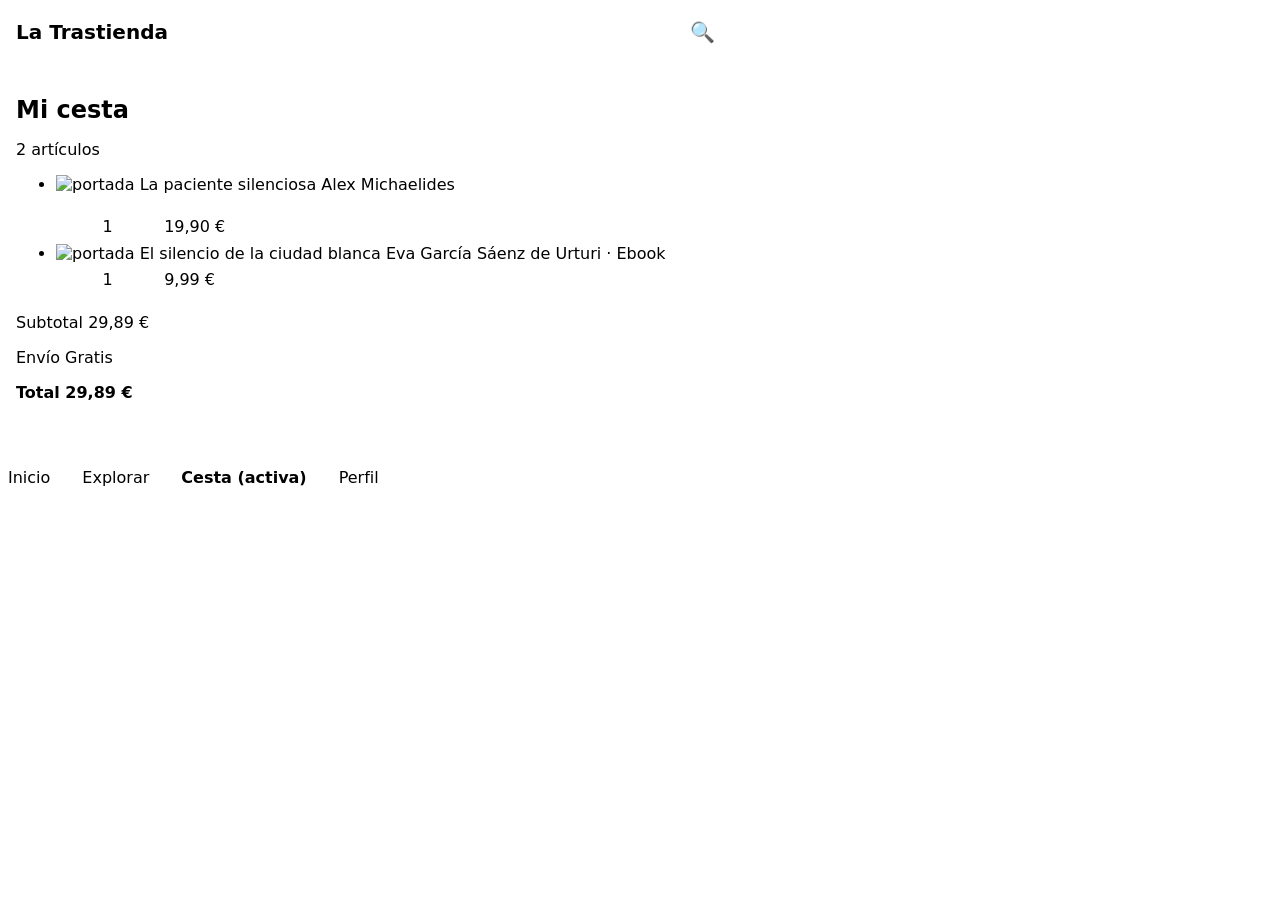
==== trastienda-ud4/carrito.html @ 26de0fae "4.1.- Fundamentos CSS. _ Del diseño al código. Entorno y semántica. _ Granada 26.pdf" ====
<!DOCTYPE html>
<html lang="es">
<head>
<meta charset="UTF-8">
<meta name="viewport" content="width=device-width, initial-scale=1.0">
<title>La Trastienda - Mi cesta</title>
<link rel="stylesheet" href="css/estilos.css">
</head>
<body>
<header>
<a href="index.html">La Trastienda</a>
<button type="button" aria-label="Buscar">🔍</button>
<button type="button" aria-label="Abrir menú">☰</button>
</header>

<main>
<h1>Mi cesta</h1>

<p>2 artículos</p>

<ul>
<li>
<img src="img/portada1.jpg" alt="portada" width="60" height="80">
<span>La paciente silenciosa</span>
<span>Alex Michaelides</p>
<button type="button">−</button>
<span>1</span>
<button type="button">+</button>
<span>19,90 €</span>
</li>
<li>
<img src="portada2.jpg" alt="portada" width="60" height="80">
<span>El silencio de la ciudad blanca</span>
<span>Eva García Sáenz de Urturi · Ebook</span>
<button type="button">−</button>
<span>1</span>
<button type="button">+</button>
<span>9,99 €</span>
</li>
</ul>

<div class="resumen">
<p>Subtotal 29,89 €</p>
<p>Envío Gratis</p>
<p><strong>Total 29,89 €</strong></p>
<button type="button">Tramitar pedido</button>
</div>
</main>

<nav aria-label="Secciones de la app">
<ul>
<li><a href="index.html">Inicio</a></li>
<li><a href="explorar.html">Explorar</a></li>
<li><a href="carrito.html" aria-current="page">Cesta (activa)</a></li>
<li><a href="perfil.html">Perfil</a></li>
</ul>
</nav>
</body>
</html>
---- trastienda-ud4/css/estilos.css ----
body {
  font-family: system-ui, sans-serif;
  font-size: 1rem;
  color: var(--text-main);
  background-color: var(--bg-page);
  margin: 0;
  padding: 0;
}

header {
  background-color: var(--bg-header);
  padding: 1rem;
  display: flex;
  justify-content: space-between;
  align-items: center;
}

header a {
  color: var(--text-main);
  text-decoration: none;
  font-weight: 700;
  font-size: 1.25rem;
}

main {
  padding: 1rem;
  max-width: 65ch;
}

h1 {
  font-size: 1.5rem;
  margin-bottom: 1rem;
}

h2 {
  font-size: 1.25rem;
  margin-top: 1.5rem;
  margin-bottom: 0.75rem;
}

section {
  margin-bottom: 2rem;
}

article {
  margin-bottom: 1rem;
  padding: 1rem;
  background-color: var(--bg-card);
  border-radius: 8px;
  border: 1px solid var(--border-subtle);
}

article h3 {
  font-size: 1.125rem;
  margin-bottom: 0.5rem;
}

article p {
  margin: 0.25rem 0;
}

button[type="button"] {
  background-color: var(--brand);
  color: #ffffff;
  border: none;
  border-radius: 4px;
  padding: 0.5em 1em;
  font-size: 1rem;
  cursor: pointer;
}

nav ul {
  list-style: none;
  padding: 0;
  margin: 0;
  display: flex;
  gap: 1rem;
}

nav a {
  text-decoration: none;
  color: var(--text-muted);
  padding: 0.5rem;
}

nav a[aria-current="page"] {
  color: var(--brand);
  font-weight: 700;
}

button[type="button"]:hover {
  background-color: var(--brand-hover);
}

button[aria-label] {
  background: none;
  border: none;
  font-size: 1.25rem;
  cursor: pointer;
  padding: 0.25rem;
}
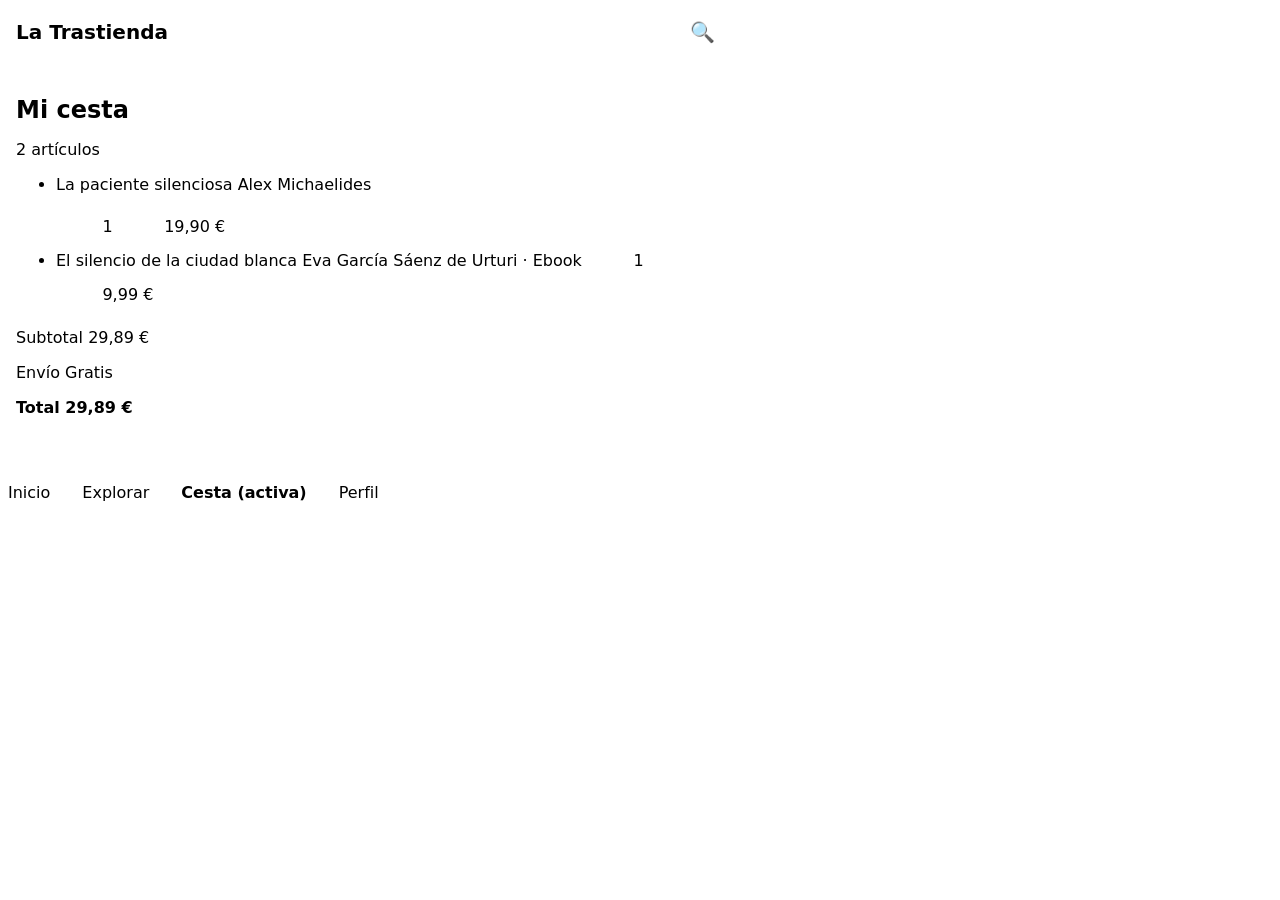
==== commit 38a91a53: "Eliminar imágenes portada1 y portada2 del carrito" ====
--- a/trastienda-ud4/carrito.html
+++ b/trastienda-ud4/carrito.html
@@ -20,7 +20,6 @@
 
 <ul>
 <li>
-<img src="img/portada1.jpg" alt="portada" width="60" height="80">
 <span>La paciente silenciosa</span>
 <span>Alex Michaelides</p>
 <button type="button">−</button>
@@ -29,7 +28,6 @@
 <span>19,90 €</span>
 </li>
 <li>
-<img src="portada2.jpg" alt="portada" width="60" height="80">
 <span>El silencio de la ciudad blanca</span>
 <span>Eva García Sáenz de Urturi · Ebook</span>
 <button type="button">−</button>
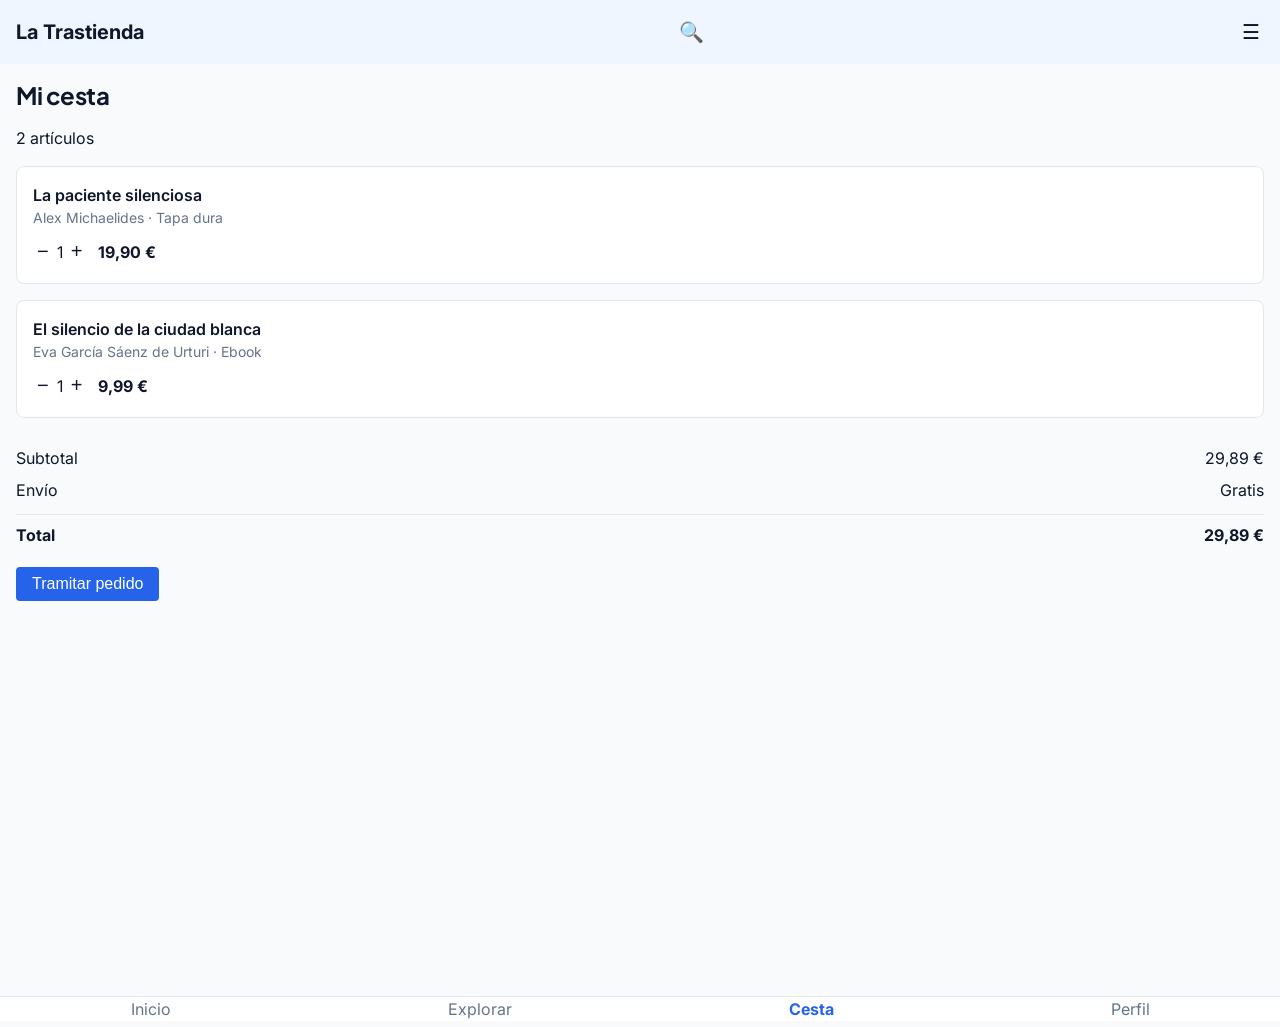
==== commit 6893cdac: "correccion" ====
--- a/trastienda-ud4/carrito.html
+++ b/trastienda-ud4/carrito.html
@@ -4,7 +4,15 @@
 <meta charset="UTF-8">
 <meta name="viewport" content="width=device-width, initial-scale=1.0">
 <title>La Trastienda - Mi cesta</title>
+
+<link rel="preconnect" href="https://fonts.googleapis.com">
+<link rel="preconnect" href="https://fonts.gstatic.com" crossorigin>
+<link href="https://fonts.googleapis.com/css2?family=Inter:wght@400;500;600;700&family=Plus+Jakarta+Sans:wght@600;700&display=swap" rel="stylesheet">
+
+<link rel="stylesheet" href="css/variables.css">
+<link rel="stylesheet" href="css/tipografia.css">
 <link rel="stylesheet" href="css/estilos.css">
+<link rel="stylesheet" href="css/selectores.css">
 </head>
 <body>
 <header>
@@ -18,40 +26,49 @@
 
 <p>2 artículos</p>
 
-<ul>
+<ul class="lista-carrito">
 <li>
-<span>La paciente silenciosa</span>
-<span>Alex Michaelides</p>
-<button type="button">−</button>
+<span class="item-titulo">La paciente silenciosa</span>
+<span class="item-autor">Alex Michaelides · Tapa dura</span>
+<button type="button" aria-label="Quitar un ejemplar de La paciente silenciosa">−</button>
 <span>1</span>
-<button type="button">+</button>
-<span>19,90 €</span>
+<button type="button" aria-label="Añadir un ejemplar de La paciente silenciosa">+</button>
+<span class="item-precio">19,90 €</span>
 </li>
 <li>
-<span>El silencio de la ciudad blanca</span>
-<span>Eva García Sáenz de Urturi · Ebook</span>
-<button type="button">−</button>
+<span class="item-titulo">El silencio de la ciudad blanca</span>
+<span class="item-autor">Eva García Sáenz de Urturi · Ebook</span>
+<button type="button" aria-label="Quitar un ejemplar de El silencio de la ciudad blanca">−</button>
 <span>1</span>
-<button type="button">+</button>
-<span>9,99 €</span>
+<button type="button" aria-label="Añadir un ejemplar de El silencio de la ciudad blanca">+</button>
+<span class="item-precio">9,99 €</span>
 </li>
 </ul>
 
-<div class="resumen">
-<p>Subtotal 29,89 €</p>
-<p>Envío Gratis</p>
-<p><strong>Total 29,89 €</strong></p>
+<dl class="resumen">
+<div>
+<dt>Subtotal</dt>
+<dd>29,89 €</dd>
+</div>
+<div>
+<dt>Envío</dt>
+<dd>Gratis</dd>
+</div>
+<div class="total">
+<dt>Total</dt>
+<dd>29,89 €</dd>
+</div>
+</dl>
 <button type="button">Tramitar pedido</button>
-</div>
 </main>
 
 <nav aria-label="Secciones de la app">
 <ul>
 <li><a href="index.html">Inicio</a></li>
 <li><a href="explorar.html">Explorar</a></li>
-<li><a href="carrito.html" aria-current="page">Cesta (activa)</a></li>
+<li><a href="carrito.html" aria-current="page">Cesta</a></li>
 <li><a href="perfil.html">Perfil</a></li>
 </ul>
 </nav>
 </body>
-</html>
+</html>
--- a/trastienda-ud4/css/variables.css
+++ b/trastienda-ud4/css/variables.css
@@ -0,0 +1,118 @@
+/* Ejercicio 4.1 - Variables CSS, color moderno y anidamiento */
+
+/* 1. Tokens en :root */
+:root {
+  /* Escala primaria */
+  --color-primary-50: #eff6ff;
+  --color-primary-100: #dbeafe;
+  --color-primary-200: #bfdbfe;
+  --color-primary-300: #93c5fd;
+  --color-primary-400: #60a5fa;
+  --color-primary-500: #2563eb;
+  --color-primary-600: #1d4ed8;
+  --color-primary-700: #1d40af;
+  --color-primary-800: #1e3a8a;
+  --color-primary-900: #172554;
+
+  /* Escala neutra */
+  --color-neutral-50: #f8fafc;
+  --color-neutral-100: #f1f5f9;
+  --color-neutral-200: #e2e8f0;
+  --color-neutral-300: #cbd5e1;
+  --color-neutral-400: #94a3b8;
+  --color-neutral-500: #64748b;
+  --color-neutral-600: #475569;
+  --color-neutral-800: #1e293b;
+  --color-neutral-900: #0f172a;
+
+  /* Mapeo semántico */
+  --bg-page: var(--color-neutral-50);
+  --bg-card: #ffffff;
+  --bg-header: var(--color-primary-50);
+  --text-main: var(--color-neutral-900);
+  --text-muted: var(--color-neutral-500);
+  --border-subtle: var(--color-neutral-200);
+  --brand: var(--color-primary-500);
+  --brand-hover: var(--color-primary-600);
+
+  /* 2. Experimento con oklch() */
+  --color-accent-oklch: oklch(0.65 0.20 260);
+}
+
+/* 3. Anidamiento en la barra de navegación */
+nav {
+  background-color: var(--bg-card);
+  border-top: 1px solid var(--border-subtle);
+
+  ul {
+    list-style: none;
+    padding: 0;
+    margin: 0;
+    display: flex;
+    justify-content: space-around;
+    gap: 1rem;
+  }
+
+  a {
+    color: var(--text-muted);
+    text-decoration: none;
+    padding: 0.5rem;
+
+    &[aria-current="page"] {
+      color: var(--brand);
+      font-weight: 700;
+    }
+
+    &:hover {
+      color: var(--text-main);
+    }
+  }
+}
+
+/* 4. Tarjeta con anidamiento y tokens */
+article.card {
+  background-color: var(--bg-card);
+  border: 1px solid var(--border-subtle);
+  border-radius: 8px;
+  padding: 1rem;
+  margin-bottom: 1rem;
+
+  h3 {
+    color: var(--text-main);
+    margin: 0 0 0.5rem;
+
+    a {
+      color: inherit;
+      text-decoration: none;
+    }
+  }
+
+  p {
+    color: var(--text-muted);
+    font-size: var(--text-sm);
+    margin: 0.25rem 0;
+  }
+
+  .badge {
+    background-color: var(--color-accent-oklch);
+    color: #ffffff;
+    font-size: var(--text-xs);
+    padding: 0.2rem 0.5rem;
+    border-radius: 4px;
+    text-transform: uppercase;
+  }
+
+  button {
+    background-color: var(--brand);
+    color: #ffffff;
+    border: none;
+    border-radius: 4px;
+    padding: 0.4rem 0.8rem;
+    font-size: var(--text-sm);
+    cursor: pointer;
+
+    &:hover {
+      background-color: var(--brand-hover);
+    }
+  }
+}
--- a/trastienda-ud4/css/tipografia.css
+++ b/trastienda-ud4/css/tipografia.css
@@ -0,0 +1,58 @@
+/* Ejercicio 4.1 - Tipografía, unidades y compatibilidad */
+
+/* 1. Las fuentes (Google Fonts con preconnect y display=swap)
+   se cargan con <link> en el <head> de cada HTML, no aquí. */
+
+/* 2. Variables tipográficas en :root */
+:root {
+  --font-body: 'Inter', system-ui, sans-serif;
+  --font-display: 'Plus Jakarta Sans', system-ui, sans-serif;
+
+  --text-xs: 0.75rem;      /* Caption (12 px) */
+  --text-sm: 0.875rem;     /* Body Small (14 px) */
+  --text-base: 1rem;       /* Body (16 px) */
+  --text-lg: 1.125rem;     /* H3 (18 px) */
+  --text-xl: 1.25rem;      /* H2 (20 px) */
+  --text-2xl: 1.5rem;      /* H1 (24 px) */
+  --text-3xl: 1.875rem;    /* Display (30 px) */
+}
+
+/* 3. Estilo base del body */
+body {
+  font-family: var(--font-body);
+  font-size: var(--text-base);
+  font-weight: 400;
+  line-height: 1.5;        /* sin unidad */
+  color: var(--text-main);
+}
+
+/* 4. Cero px en textos: todos los tamaños en rem */
+
+/* 5. Longitud de lectura ergonómica */
+p, .book-synopsis, .sinopsis, .descripcion {
+  max-width: 65ch;
+}
+
+/* 6. Altura móvil */
+.app-container, main {
+  min-height: 100dvh;
+}
+
+/* Escala de Figma (tamaño · peso · line-height) */
+h1, h2, h3 {
+  font-family: var(--font-display);
+  letter-spacing: -0.02em;
+  text-wrap: balance;
+}
+
+h1 { font-size: var(--text-2xl); font-weight: 700; line-height: 1.25; }
+h2 { font-size: var(--text-xl);  font-weight: 600; line-height: 1.3; }
+h3 { font-size: var(--text-lg);  font-weight: 600; line-height: 1.35; }
+
+p { font-size: var(--text-base); }
+
+small, .caption {
+  font-size: var(--text-xs);
+  font-weight: 500;
+  line-height: 1.3;
+}
--- a/trastienda-ud4/css/estilos.css
+++ b/trastienda-ud4/css/estilos.css
@@ -1,7 +1,6 @@
+/* Estilos base compartidos por todas las pantallas */
+
 body {
-  font-family: system-ui, sans-serif;
-  font-size: 1rem;
-  color: var(--text-main);
   background-color: var(--bg-page);
   margin: 0;
   padding: 0;
@@ -13,89 +12,95 @@
   display: flex;
   justify-content: space-between;
   align-items: center;
-}
 
-header a {
-  color: var(--text-main);
-  text-decoration: none;
-  font-weight: 700;
-  font-size: 1.25rem;
+  a {
+    color: inherit;
+    text-decoration: none;
+    font-weight: 700;
+    font-size: var(--text-xl);
+  }
 }
 
 main {
   padding: 1rem;
-  max-width: 65ch;
 }
 
 h1 {
-  font-size: 1.5rem;
-  margin-bottom: 1rem;
+  margin: 0 0 1rem;
 }
 
 h2 {
-  font-size: 1.25rem;
-  margin-top: 1.5rem;
-  margin-bottom: 0.75rem;
+  margin: 1.5rem 0 0.75rem;
 }
 
 section {
   margin-bottom: 2rem;
 }
 
-article {
-  margin-bottom: 1rem;
-  padding: 1rem;
-  background-color: var(--bg-card);
-  border-radius: 8px;
-  border: 1px solid var(--border-subtle);
-}
-
-article h3 {
-  font-size: 1.125rem;
-  margin-bottom: 0.5rem;
-}
-
-article p {
-  margin: 0.25rem 0;
-}
-
+/* Botones de texto (los de solo icono se estilan en selectores.css) */
 button[type="button"] {
   background-color: var(--brand);
   color: #ffffff;
   border: none;
   border-radius: 4px;
   padding: 0.5em 1em;
-  font-size: 1rem;
+  font-size: var(--text-base);
   cursor: pointer;
 }
 
-nav ul {
-  list-style: none;
-  padding: 0;
-  margin: 0;
-  display: flex;
-  gap: 1rem;
-}
-
-nav a {
-  text-decoration: none;
-  color: var(--text-muted);
-  padding: 0.5rem;
-}
-
-nav a[aria-current="page"] {
-  color: var(--brand);
-  font-weight: 700;
-}
-
-button[type="button"]:hover {
+button[type="button"]:not([aria-label]):hover {
   background-color: var(--brand-hover);
 }
 
-button[aria-label] {
-  background: none;
-  border: none;
-  font-size: 1.25rem;
-  cursor: pointer;
-  padding: 0.25rem;
+/* Pantalla Carrito */
+.lista-carrito {
+  list-style: none;
+  padding: 0;
+  margin: 0 0 1.5rem;
+
+  li {
+    background-color: var(--bg-card);
+    border: 1px solid var(--border-subtle);
+    border-radius: 8px;
+    padding: 1rem;
+    margin-bottom: 1rem;
+  }
+
+  .item-titulo {
+    display: block;
+    font-weight: 600;
+  }
+
+  .item-autor {
+    display: block;
+    color: var(--text-muted);
+    font-size: var(--text-sm);
+    margin-bottom: 0.5rem;
+  }
+
+  .item-precio {
+    font-weight: 700;
+    margin-left: 0.5rem;
+  }
 }
+
+.resumen {
+  margin: 0 0 1rem;
+
+  div {
+    display: flex;
+    justify-content: space-between;
+    padding: 0.25rem 0;
+  }
+
+  dd {
+    margin: 0;
+  }
+
+  .total {
+    font-weight: 700;
+    border-top: 1px solid var(--border-subtle);
+    margin-top: 0.5rem;
+    padding-top: 0.5rem;
+  }
+}
--- a/trastienda-ud4/css/selectores.css
+++ b/trastienda-ud4/css/selectores.css
@@ -0,0 +1,46 @@
+/* Ejercicio 4.1 - Selectores CSS */
+
+/* 1. Pestaña activa: color primario y negrita */
+nav a[aria-current="page"] {
+  color: var(--brand);
+  font-weight: 700;
+}
+
+/* 2. Resto de enlaces de la barra: gris, con :hover y :focus-visible */
+nav a:not([aria-current="page"]) {
+  color: var(--text-muted);
+}
+
+nav a:not([aria-current="page"]):hover {
+  color: var(--text-main);
+}
+
+nav a:focus-visible {
+  outline: 2px solid var(--brand);
+  outline-offset: 2px;
+}
+
+/* 3. Primera tarjeta de cada sección (hermano justo después del h2) */
+h2 + .card {
+  border-top: 2px solid var(--brand);
+}
+
+/* 4. Badges: ocultar vacíos y resaltar tarjetas con badge visible */
+.badge:empty {
+  display: none;
+}
+
+article:has(.badge:not(:empty)) {
+  border-color: var(--brand);
+  border-width: 2px;
+}
+
+/* 5. Botones de solo icono (el padding fino llega en el modelo de caja) */
+button[aria-label] {
+  background: none;
+  color: inherit;
+  border: none;
+  font-size: var(--text-xl);
+  cursor: pointer;
+  padding: 0.25rem;
+}
